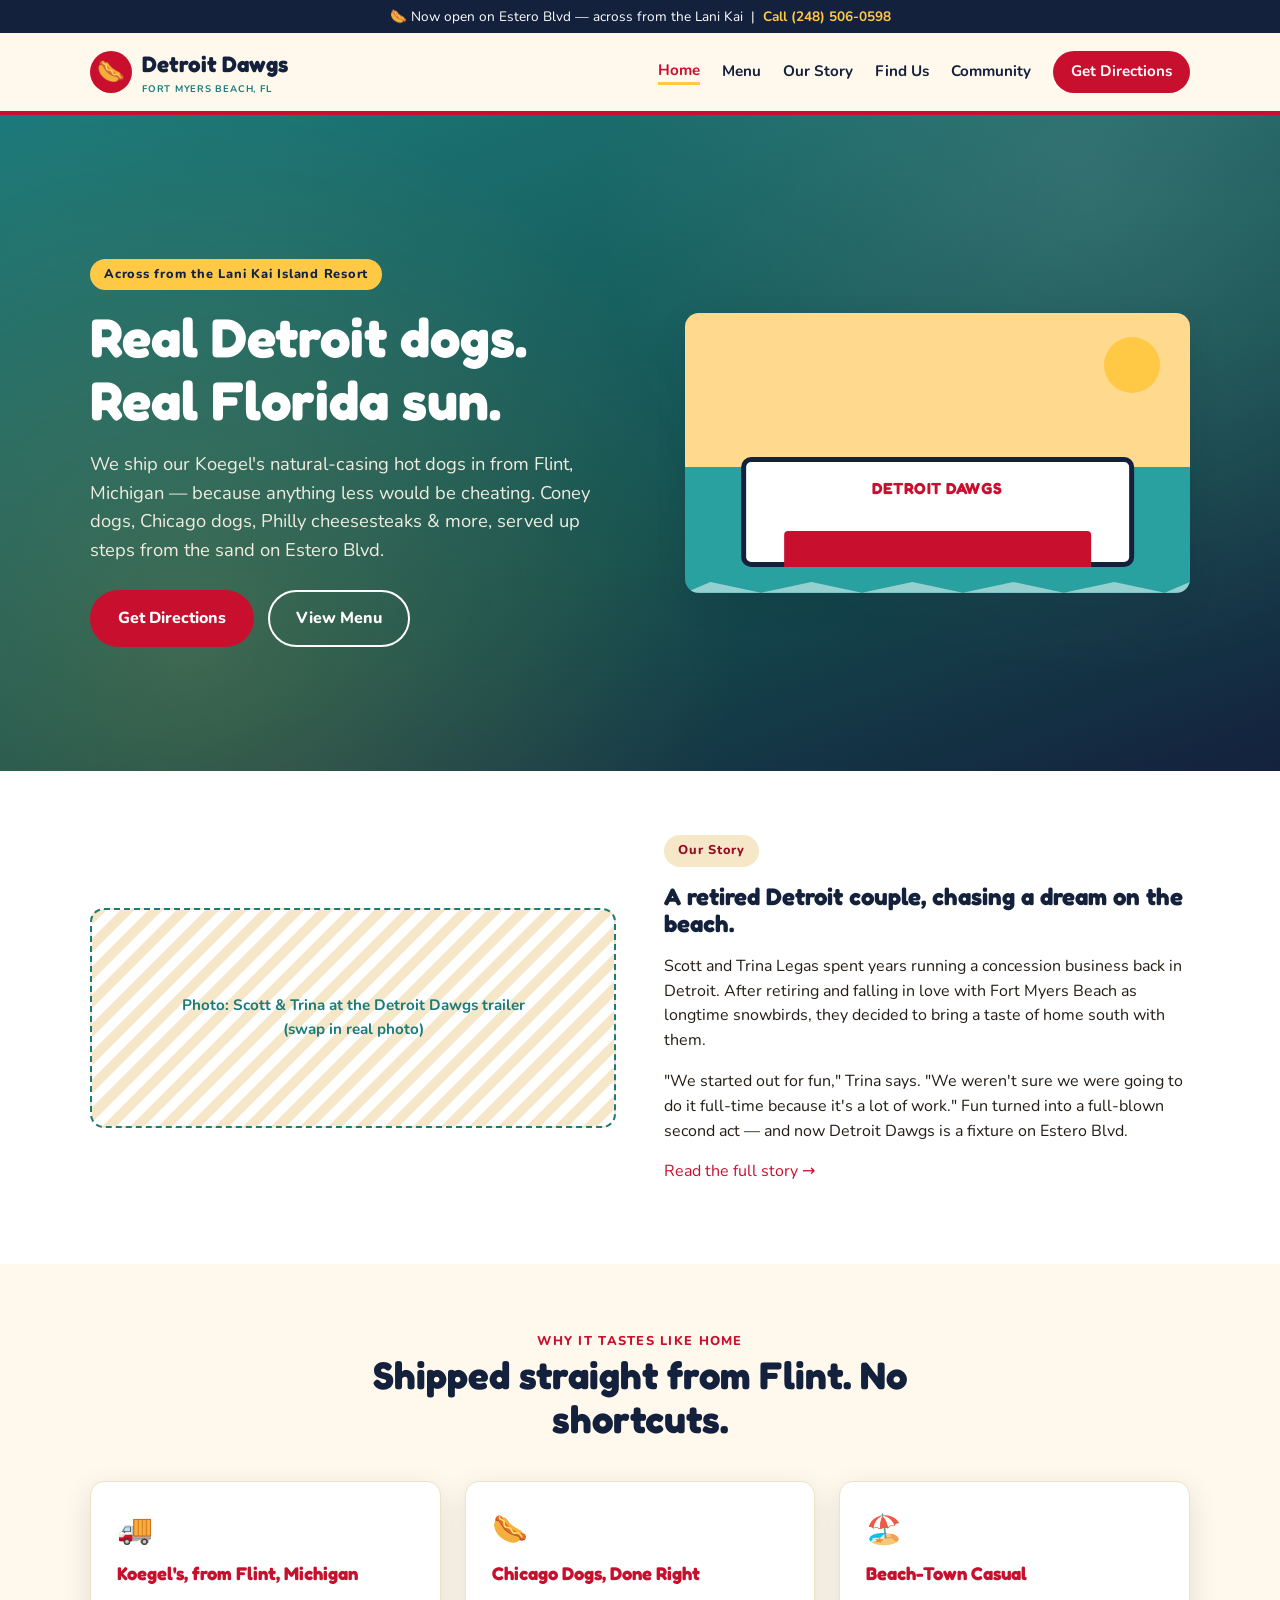
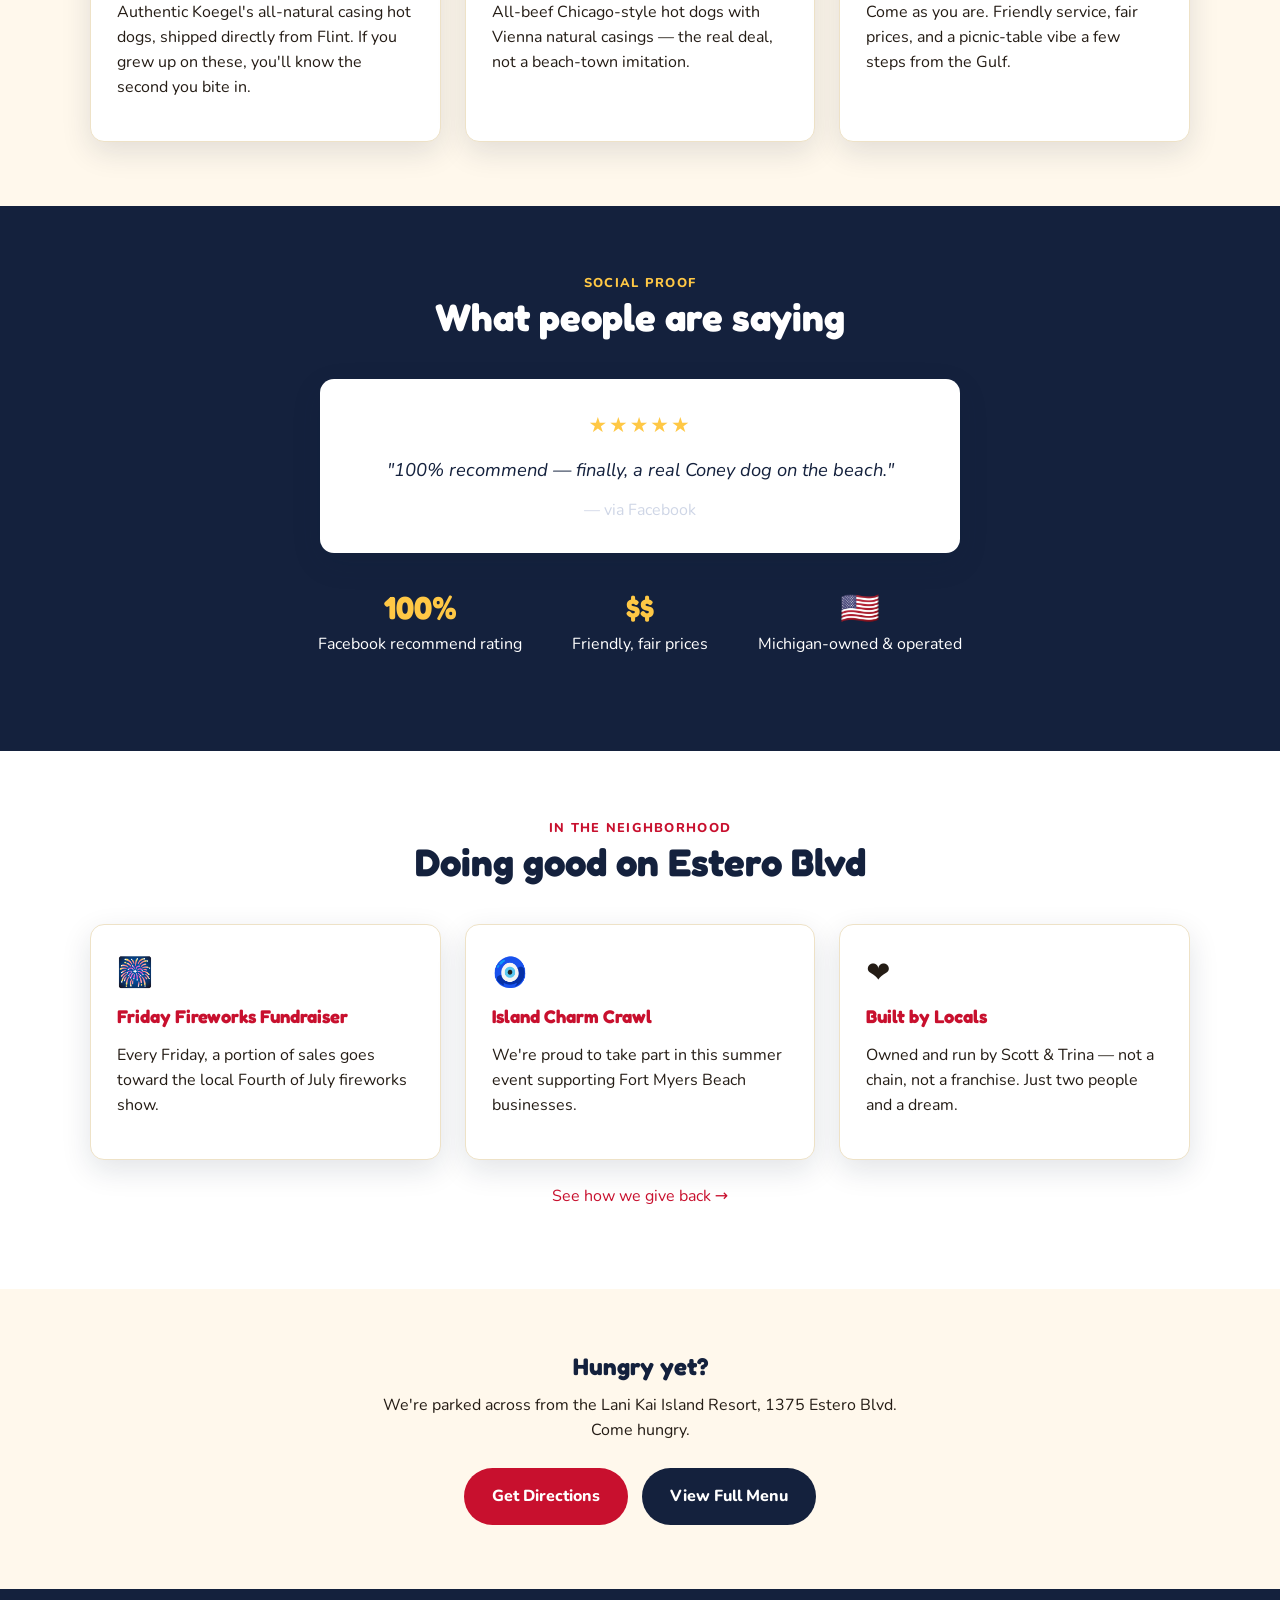
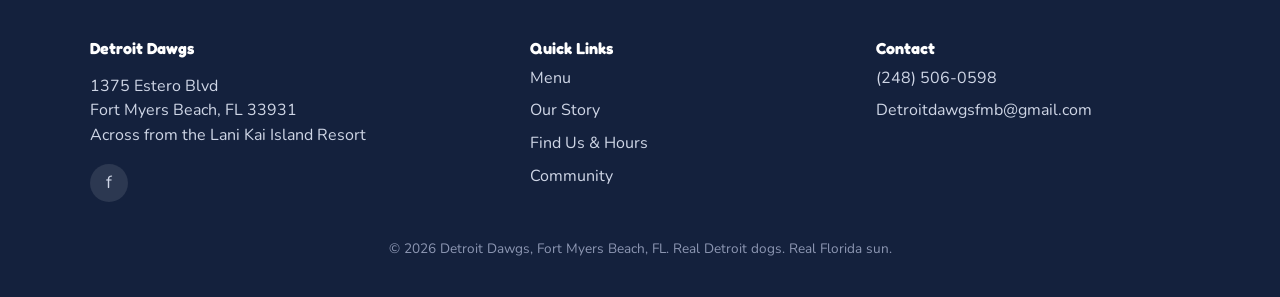
==== detroit-dawgs/index.html @ 43ea64be "Add Detroit Dawgs website (5 pages, mobile-first, SEO + schema) Home, Menu, Our Story, Find Us, and " ====
<!DOCTYPE html>
<html lang="en">
<head>
<meta charset="UTF-8">
<meta name="viewport" content="width=device-width, initial-scale=1.0">
<title>Detroit Dawgs | Coney Dogs &amp; Koegel's Hot Dogs in Fort Myers Beach</title>
<meta name="description" content="Detroit Dawgs serves real Koegel's hot dogs shipped from Flint, Michigan, plus Chicago dogs, Coney dogs &amp; Philly cheesesteaks on Estero Blvd, Fort Myers Beach — across from the Lani Kai Island Resort.">
<meta name="theme-color" content="#c8102e">
<link rel="canonical" href="https://detroitdawgsfmb.com/">
<meta property="og:title" content="Detroit Dawgs — Real Detroit Dogs, Real Florida Sun">
<meta property="og:description" content="Koegel's hot dogs from Flint, Michigan, served on Fort Myers Beach. A little taste of home for Michigan snowbirds.">
<meta property="og:type" content="restaurant.restaurant">
<meta property="og:url" content="https://detroitdawgsfmb.com/">
<link rel="icon" href="data:image/svg+xml,%3Csvg xmlns='http://www.w3.org/2000/svg' viewBox='0 0 100 100'%3E%3Ctext y='.85em' font-size='84'%3E%F0%9F%8C%AD%3C/text%3E%3C/svg%3E">
<link rel="preconnect" href="https://fonts.googleapis.com">
<link href="https://fonts.googleapis.com/css2?family=Fredoka:wght@500;600;700&family=Nunito:wght@400;600;700;800&display=swap" rel="stylesheet">
<link rel="stylesheet" href="styles.css">
<script type="application/ld+json">
{
  "@context": "https://schema.org",
  "@type": "FoodEstablishment",
  "name": "Detroit Dawgs",
  "image": "https://detroitdawgsfmb.com/assets/og-image.jpg",
  "servesCuisine": ["American", "Hot Dogs", "Coney Dogs", "Cheesesteaks"],
  "telephone": "+12485060598",
  "email": "Detroitdawgsfmb@gmail.com",
  "priceRange": "$$",
  "address": {
    "@type": "PostalAddress",
    "streetAddress": "1375 Estero Blvd",
    "addressLocality": "Fort Myers Beach",
    "addressRegion": "FL",
    "postalCode": "33931",
    "addressCountry": "US"
  },
  "sameAs": [
    "https://www.facebook.com/profile.php?id=detroitdawgs"
  ],
  "acceptsReservations": "False"
}
</script>
</head>
<body>
<a class="skip-link" href="#main">Skip to content</a>
<div class="top-banner">🌭 Now open on Estero Blvd — across from the Lani Kai &nbsp;|&nbsp; <a href="tel:+12485060598">Call (248) 506-0598</a></div>

<header class="site-header">
  <div class="header-inner">
    <a class="brand" href="index.html">
      <span class="logo-mark">🌭</span>
      <span>Detroit Dawgs<small>FORT MYERS BEACH, FL</small></span>
    </a>
    <button class="nav-toggle" aria-label="Toggle menu" aria-expanded="false">☰</button>
    <nav class="main-nav">
      <a href="index.html" class="current">Home</a>
      <a href="menu.html">Menu</a>
      <a href="our-story.html">Our Story</a>
      <a href="find-us.html">Find Us</a>
      <a href="community.html">Community</a>
      <a class="nav-cta" href="find-us.html#directions">Get Directions</a>
    </nav>
  </div>
</header>

<main id="main">

  <section class="hero">
    <div class="hero-inner">
      <div>
        <span class="hero-eyebrow">Across from the Lani Kai Island Resort</span>
        <h1>Real Detroit dogs. Real Florida sun.</h1>
        <p class="lead">We ship our Koegel's natural-casing hot dogs in from Flint, Michigan — because anything less would be cheating. Coney dogs, Chicago dogs, Philly cheesesteaks &amp; more, served up steps from the sand on Estero Blvd.</p>
        <div class="hero-actions">
          <a class="btn btn-primary" href="find-us.html#directions">Get Directions</a>
          <a class="btn btn-secondary" href="menu.html">View Menu</a>
        </div>
      </div>
      <div class="hero-art" aria-hidden="true">
        <div class="sun"></div>
        <div class="trailer"></div>
        <div class="wave"></div>
      </div>
    </div>
  </section>

  <section class="section-alt">
    <div class="container">
      <div class="story-grid">
        <div class="photo-placeholder">Photo: Scott &amp; Trina at the Detroit Dawgs trailer<br>(swap in real photo)</div>
        <div>
          <span class="hero-eyebrow" style="background:var(--sand); color:var(--red-dark);">Our Story</span>
          <h2>A retired Detroit couple, chasing a dream on the beach.</h2>
          <p>Scott and Trina Legas spent years running a concession business back in Detroit. After retiring and falling in love with Fort Myers Beach as longtime snowbirds, they decided to bring a taste of home south with them.</p>
          <p>"We started out for fun," Trina says. "We weren't sure we were going to do it full-time because it's a lot of work." Fun turned into a full-blown second act — and now Detroit Dawgs is a fixture on Estero Blvd.</p>
          <p><a href="our-story.html">Read the full story →</a></p>
        </div>
      </div>
    </div>
  </section>

  <section>
    <div class="container">
      <div class="section-head">
        <span class="kicker">Why It Tastes Like Home</span>
        <h2>Shipped straight from Flint. No shortcuts.</h2>
      </div>
      <div class="card-grid">
        <div class="card">
          <span class="icon">🚚</span>
          <h3>Koegel's, from Flint, Michigan</h3>
          <p>Authentic Koegel's all-natural casing hot dogs, shipped directly from Flint. If you grew up on these, you'll know the second you bite in.</p>
        </div>
        <div class="card">
          <span class="icon">🌭</span>
          <h3>Chicago Dogs, Done Right</h3>
          <p>All-beef Chicago-style hot dogs with Vienna natural casings — the real deal, not a beach-town imitation.</p>
        </div>
        <div class="card">
          <span class="icon">🏖️</span>
          <h3>Beach-Town Casual</h3>
          <p>Come as you are. Friendly service, fair prices, and a picnic-table vibe a few steps from the Gulf.</p>
        </div>
      </div>
    </div>
  </section>

  <section class="section-navy">
    <div class="container">
      <div class="section-head">
        <span class="kicker" style="color:var(--yellow);">Social Proof</span>
        <h2>What people are saying</h2>
      </div>
      <div class="testimonial">
        <div class="stars">★★★★★</div>
        <p class="quote">"100% recommend — finally, a real Coney dog on the beach."</p>
        <p style="color:#cfd6e6; margin:0;">— via Facebook</p>
      </div>
      <div class="stat-strip">
        <div class="stat"><strong>100%</strong>Facebook recommend rating</div>
        <div class="stat"><strong>$$</strong>Friendly, fair prices</div>
        <div class="stat"><strong>🇺🇸</strong>Michigan-owned &amp; operated</div>
      </div>
    </div>
  </section>

  <section class="section-alt">
    <div class="container">
      <div class="section-head">
        <span class="kicker">In The Neighborhood</span>
        <h2>Doing good on Estero Blvd</h2>
      </div>
      <div class="card-grid">
        <div class="card">
          <span class="icon">🎆</span>
          <h3>Friday Fireworks Fundraiser</h3>
          <p>Every Friday, a portion of sales goes toward the local Fourth of July fireworks show.</p>
        </div>
        <div class="card">
          <span class="icon">🧿</span>
          <h3>Island Charm Crawl</h3>
          <p>We're proud to take part in this summer event supporting Fort Myers Beach businesses.</p>
        </div>
        <div class="card">
          <span class="icon">❤️</span>
          <h3>Built by Locals</h3>
          <p>Owned and run by Scott &amp; Trina — not a chain, not a franchise. Just two people and a dream.</p>
        </div>
      </div>
      <p style="text-align:center; margin-top:24px;"><a href="community.html">See how we give back →</a></p>
    </div>
  </section>

  <section>
    <div class="container" style="text-align:center;">
      <h2>Hungry yet?</h2>
      <p class="lead" style="margin:0 auto 24px; max-width:520px;">We're parked across from the Lani Kai Island Resort, 1375 Estero Blvd. Come hungry.</p>
      <div class="hero-actions" style="justify-content:center;">
        <a class="btn btn-primary" href="find-us.html#directions">Get Directions</a>
        <a class="btn btn-dark" href="menu.html">View Full Menu</a>
      </div>
    </div>
  </section>

</main>

<footer class="site-footer" id="contact">
  <div class="container footer-grid">
    <div>
      <h4>Detroit Dawgs</h4>
      <p>1375 Estero Blvd<br>Fort Myers Beach, FL 33931<br>Across from the Lani Kai Island Resort</p>
      <div class="social-row">
        <a href="https://www.facebook.com" aria-label="Facebook" target="_blank" rel="noopener">f</a>
      </div>
    </div>
    <div>
      <h4>Quick Links</h4>
      <ul>
        <li><a href="menu.html">Menu</a></li>
        <li><a href="our-story.html">Our Story</a></li>
        <li><a href="find-us.html">Find Us &amp; Hours</a></li>
        <li><a href="community.html">Community</a></li>
      </ul>
    </div>
    <div>
      <h4>Contact</h4>
      <ul>
        <li><a href="tel:+12485060598">(248) 506-0598</a></li>
        <li><a href="mailto:Detroitdawgsfmb@gmail.com">Detroitdawgsfmb@gmail.com</a></li>
      </ul>
    </div>
  </div>
  <p class="footer-bottom">© <span id="year"></span> Detroit Dawgs, Fort Myers Beach, FL. Real Detroit dogs. Real Florida sun.</p>
</footer>

<script src="script.js"></script>
</body>
</html>
---- detroit-dawgs/styles.css ----
/* Detroit Dawgs — shared styles */

:root {
  --red: #c8102e;
  --red-dark: #960c22;
  --yellow: #ffc845;
  --navy: #14213d;
  --cream: #fff8ec;
  --sand: #f6e7c9;
  --teal: #1d7a7a;
  --ink: #241c15;
  --max-width: 1140px;
  --radius: 14px;
  --shadow: 0 10px 30px rgba(20, 33, 61, 0.12);
}

* { box-sizing: border-box; }

html { scroll-behavior: smooth; }

body {
  margin: 0;
  font-family: "Nunito", system-ui, -apple-system, Segoe UI, Roboto, sans-serif;
  background: var(--cream);
  color: var(--ink);
  line-height: 1.55;
}

h1, h2, h3, h4 {
  font-family: "Fredoka", "Nunito", sans-serif;
  margin: 0 0 0.5em;
  line-height: 1.15;
  color: var(--navy);
}

a { color: var(--red); text-decoration: none; }
a:hover { text-decoration: underline; }

img { max-width: 100%; display: block; }

.container {
  max-width: var(--max-width);
  margin: 0 auto;
  padding: 0 20px;
}

/* Skip link */
.skip-link {
  position: absolute;
  left: -999px;
  top: 0;
  background: var(--navy);
  color: #fff;
  padding: 10px 16px;
  z-index: 1000;
}
.skip-link:focus { left: 10px; top: 10px; }

/* Top banner */
.top-banner {
  background: var(--navy);
  color: #fff;
  font-size: 0.85rem;
  text-align: center;
  padding: 6px 12px;
}
.top-banner a { color: var(--yellow); font-weight: 700; }

/* Header */
.site-header {
  background: var(--cream);
  border-bottom: 4px solid var(--red);
  position: sticky;
  top: 0;
  z-index: 100;
}
.header-inner {
  display: flex;
  align-items: center;
  justify-content: space-between;
  padding: 14px 20px;
  max-width: var(--max-width);
  margin: 0 auto;
}
.brand {
  display: flex;
  align-items: center;
  gap: 10px;
  font-family: "Fredoka", sans-serif;
  font-weight: 700;
  font-size: 1.4rem;
  color: var(--navy);
}
.brand .logo-mark {
  width: 42px;
  height: 42px;
  border-radius: 50%;
  background: var(--red);
  color: #fff;
  display: flex;
  align-items: center;
  justify-content: center;
  font-size: 1.4rem;
}
.brand small {
  display: block;
  font-family: "Nunito", sans-serif;
  font-weight: 700;
  font-size: 0.6rem;
  letter-spacing: 0.08em;
  color: var(--teal);
}

nav.main-nav {
  display: flex;
  gap: 22px;
  align-items: center;
}
nav.main-nav a {
  color: var(--navy);
  font-weight: 700;
  font-size: 0.95rem;
}
nav.main-nav a.current { color: var(--red); border-bottom: 3px solid var(--yellow); }

.nav-cta {
  background: var(--red);
  color: #fff !important;
  padding: 9px 18px;
  border-radius: 999px;
  font-weight: 800;
}
.nav-cta:hover { background: var(--red-dark); text-decoration: none; }

.nav-toggle {
  display: none;
  background: none;
  border: 2px solid var(--navy);
  border-radius: 8px;
  padding: 8px 10px;
  font-size: 1.2rem;
  cursor: pointer;
}

@media (max-width: 760px) {
  nav.main-nav {
    display: none;
    flex-direction: column;
    align-items: flex-start;
    gap: 16px;
    position: absolute;
    top: 100%;
    left: 0;
    right: 0;
    background: var(--cream);
    padding: 20px;
    border-bottom: 4px solid var(--red);
    box-shadow: var(--shadow);
  }
  nav.main-nav.open { display: flex; }
  .nav-toggle { display: inline-block; }
}

/* Hero */
.hero {
  position: relative;
  background: linear-gradient(160deg, var(--teal) 0%, #134f4f 60%, var(--navy) 100%);
  color: #fff;
  overflow: hidden;
}
.hero::before {
  content: "";
  position: absolute;
  inset: 0;
  background:
    radial-gradient(circle at 15% 80%, rgba(255,200,69,0.18), transparent 45%),
    radial-gradient(circle at 85% 10%, rgba(255,255,255,0.12), transparent 40%);
}
.hero-inner {
  position: relative;
  max-width: var(--max-width);
  margin: 0 auto;
  padding: 80px 20px 60px;
  display: grid;
  grid-template-columns: 1.1fr 1fr;
  gap: 40px;
  align-items: center;
}
@media (max-width: 820px) {
  .hero-inner { grid-template-columns: 1fr; padding: 50px 20px 40px; text-align: center; }
}
.hero-eyebrow {
  display: inline-block;
  background: var(--yellow);
  color: var(--navy);
  font-weight: 800;
  font-size: 0.8rem;
  letter-spacing: 0.06em;
  padding: 6px 14px;
  border-radius: 999px;
  margin-bottom: 16px;
}
.hero h1 {
  color: #fff;
  font-size: clamp(2.2rem, 5vw, 3.4rem);
  margin-bottom: 14px;
}
.hero p.lead {
  font-size: 1.15rem;
  color: #f1ece0;
  max-width: 520px;
}
@media (max-width: 820px) { .hero p.lead { margin: 0 auto; } }

.hero-actions {
  display: flex;
  gap: 14px;
  margin-top: 26px;
  flex-wrap: wrap;
}
@media (max-width: 820px) { .hero-actions { justify-content: center; } }

.btn {
  display: inline-block;
  padding: 14px 26px;
  border-radius: 999px;
  font-weight: 800;
  font-size: 1rem;
  border: 2px solid transparent;
  cursor: pointer;
}
.btn-primary { background: var(--red); color: #fff; }
.btn-primary:hover { background: var(--red-dark); text-decoration: none; }
.btn-secondary { background: transparent; color: #fff; border-color: #fff; }
.btn-secondary:hover { background: rgba(255,255,255,0.15); text-decoration: none; }
.btn-dark { background: var(--navy); color: #fff; }
.btn-dark:hover { background: #0d1830; text-decoration: none; }

/* Hero art (trailer scene, no stock photo, illustrated with CSS) */
.hero-art {
  position: relative;
  height: 280px;
  background: linear-gradient(to bottom, #ffd98e 0%, #ffd98e 55%, #2aa1a1 55%, #2aa1a1 100%);
  border-radius: var(--radius);
  overflow: hidden;
  box-shadow: var(--shadow);
}
.hero-art .sun {
  position: absolute;
  top: 24px;
  right: 30px;
  width: 56px;
  height: 56px;
  border-radius: 50%;
  background: var(--yellow);
}
.hero-art .trailer {
  position: absolute;
  bottom: 26px;
  left: 50%;
  transform: translateX(-50%);
  width: 78%;
  height: 110px;
  background: #fff;
  border-radius: 10px;
  border: 5px solid var(--navy);
}
.hero-art .trailer::before {
  content: "DETROIT DAWGS";
  position: absolute;
  top: 14px;
  left: 0; right: 0;
  text-align: center;
  font-family: "Fredoka", sans-serif;
  font-weight: 700;
  color: var(--red);
  font-size: 1rem;
  letter-spacing: 0.03em;
}
.hero-art .trailer::after {
  content: "";
  position: absolute;
  bottom: -5px;
  left: 10%;
  width: 80%;
  height: 36px;
  background: var(--red);
  border-radius: 4px 4px 0 0;
}
.hero-art .wave {
  position: absolute;
  bottom: 0; left: 0; right: 0;
  height: 18px;
  background: #fff;
  opacity: 0.5;
  clip-path: polygon(0 100%, 5% 40%, 15% 100%, 25% 40%, 35% 100%, 45% 40%, 55% 100%, 65% 40%, 75% 100%, 85% 40%, 95% 100%, 100% 40%, 100% 100%);
}

/* Photo placeholder blocks (swap with real photos) */
.photo-placeholder {
  background: repeating-linear-gradient(135deg, var(--sand), var(--sand) 10px, #fff 10px, #fff 20px);
  border: 2px dashed var(--teal);
  border-radius: var(--radius);
  display: flex;
  align-items: center;
  justify-content: center;
  text-align: center;
  color: var(--teal);
  font-weight: 700;
  font-size: 0.95rem;
  min-height: 220px;
  padding: 16px;
}

/* Sections */
section { padding: 64px 0; }
.section-alt { background: #fff; }
.section-navy { background: var(--navy); color: #fff; }
.section-navy h2 { color: #fff; }

.section-head {
  text-align: center;
  max-width: 680px;
  margin: 0 auto 40px;
}
.section-head .kicker {
  text-transform: uppercase;
  letter-spacing: 0.1em;
  font-size: 0.8rem;
  font-weight: 800;
  color: var(--red);
}
.section-head h2 { font-size: clamp(1.8rem, 3.5vw, 2.4rem); }

/* Story block */
.story-grid {
  display: grid;
  grid-template-columns: 1fr 1fr;
  gap: 48px;
  align-items: center;
}
@media (max-width: 760px) { .story-grid { grid-template-columns: 1fr; } }

/* Cards */
.card-grid {
  display: grid;
  grid-template-columns: repeat(3, 1fr);
  gap: 24px;
}
@media (max-width: 900px) { .card-grid { grid-template-columns: 1fr 1fr; } }
@media (max-width: 600px) { .card-grid { grid-template-columns: 1fr; } }

.card {
  background: #fff;
  border-radius: var(--radius);
  box-shadow: var(--shadow);
  padding: 26px;
  border: 1px solid #eee2c7;
}
.card h3 { font-size: 1.15rem; color: var(--red); }
.card .icon { font-size: 1.8rem; margin-bottom: 10px; display: block; }

/* Stat strip */
.stat-strip {
  display: flex;
  justify-content: center;
  gap: 50px;
  flex-wrap: wrap;
  text-align: center;
  padding: 30px 0;
}
.stat-strip .stat strong {
  display: block;
  font-family: "Fredoka", sans-serif;
  font-size: 2rem;
  color: var(--yellow);
}

/* Menu page */
.menu-section { margin-bottom: 48px; }
.menu-section h2 {
  border-bottom: 3px solid var(--yellow);
  padding-bottom: 8px;
  display: inline-block;
}
.menu-item {
  display: flex;
  justify-content: space-between;
  gap: 16px;
  padding: 16px 0;
  border-bottom: 1px solid #eee2c7;
}
.menu-item:last-child { border-bottom: none; }
.menu-item h4 { margin: 0 0 4px; font-size: 1.05rem; color: var(--navy); }
.menu-item p { margin: 0; color: #5a4f3c; font-size: 0.95rem; }
.menu-item .price {
  font-family: "Fredoka", sans-serif;
  font-weight: 700;
  color: var(--red);
  white-space: nowrap;
}
.callout {
  background: var(--sand);
  border-left: 6px solid var(--red);
  border-radius: 10px;
  padding: 20px 24px;
  margin: 30px 0;
}
.callout strong { color: var(--red-dark); }

/* Find us */
.map-embed {
  border-radius: var(--radius);
  overflow: hidden;
  box-shadow: var(--shadow);
  border: 0;
  width: 100%;
  height: 420px;
}
.info-list {
  list-style: none;
  margin: 0;
  padding: 0;
}
.info-list li {
  display: flex;
  gap: 12px;
  padding: 14px 0;
  border-bottom: 1px solid #eee2c7;
}
.info-list li:last-child { border-bottom: none; }
.info-list .label-icon { font-size: 1.3rem; }
.info-list strong { display: block; color: var(--navy); }

table.hours { width: 100%; border-collapse: collapse; }
table.hours td { padding: 8px 0; border-bottom: 1px solid #eee2c7; }
table.hours td:last-child { text-align: right; font-weight: 700; color: var(--navy); }

/* Community page */
.community-card {
  background: #fff;
  border-radius: var(--radius);
  box-shadow: var(--shadow);
  padding: 28px;
  margin-bottom: 24px;
  border-top: 6px solid var(--yellow);
}
.community-card h3 { display: flex; align-items: center; gap: 10px; }

/* Testimonial */
.testimonial {
  background: #fff;
  border-radius: var(--radius);
  box-shadow: var(--shadow);
  padding: 30px;
  max-width: 640px;
  margin: 0 auto;
  text-align: center;
}
.testimonial .stars { color: var(--yellow); font-size: 1.3rem; letter-spacing: 2px; }
.testimonial p.quote { font-size: 1.15rem; font-style: italic; color: var(--navy); margin: 14px 0; }

/* Facebook embed wrapper */
.fb-embed-wrap {
  display: flex;
  justify-content: center;
}

/* Footer */
footer.site-footer {
  background: var(--navy);
  color: #cfd6e6;
  padding: 50px 0 24px;
}
.footer-grid {
  display: grid;
  grid-template-columns: 1.3fr 1fr 1fr;
  gap: 32px;
}
@media (max-width: 700px) { .footer-grid { grid-template-columns: 1fr; } }
.footer-grid h4 { color: #fff; font-size: 1rem; }
.footer-grid a { color: #cfd6e6; }
.footer-grid ul { list-style: none; padding: 0; margin: 0; }
.footer-grid li { margin-bottom: 8px; }
.footer-bottom {
  text-align: center;
  margin-top: 36px;
  font-size: 0.85rem;
  color: #8d97b3;
}
.social-row { display: flex; gap: 12px; margin-top: 10px; }
.social-row a {
  width: 38px; height: 38px;
  border-radius: 50%;
  background: rgba(255,255,255,0.1);
  display: flex; align-items: center; justify-content: center;
  font-size: 1.1rem;
}

/* Gallery */
.gallery-grid {
  display: grid;
  grid-template-columns: repeat(4, 1fr);
  gap: 16px;
}
@media (max-width: 760px) { .gallery-grid { grid-template-columns: repeat(2, 1fr); } }
.gallery-grid .photo-placeholder { min-height: 150px; aspect-ratio: 1/1; }
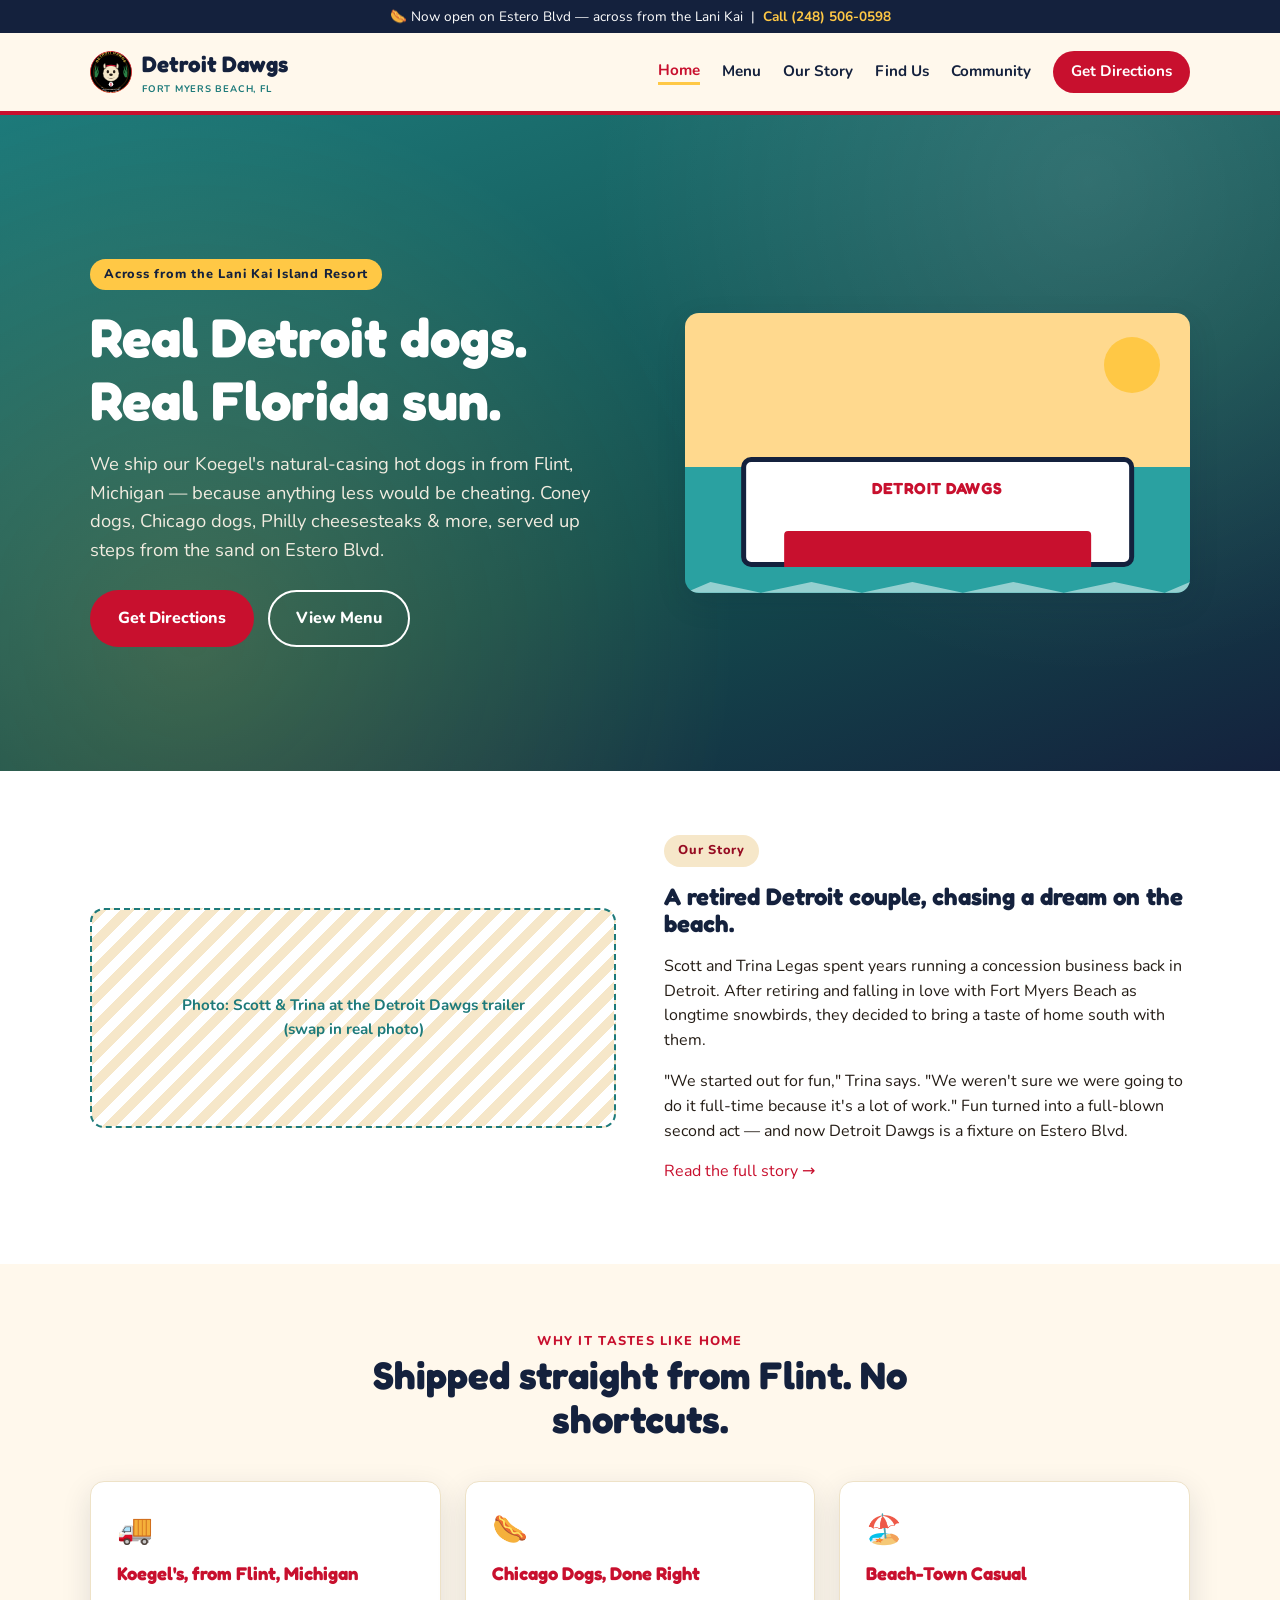
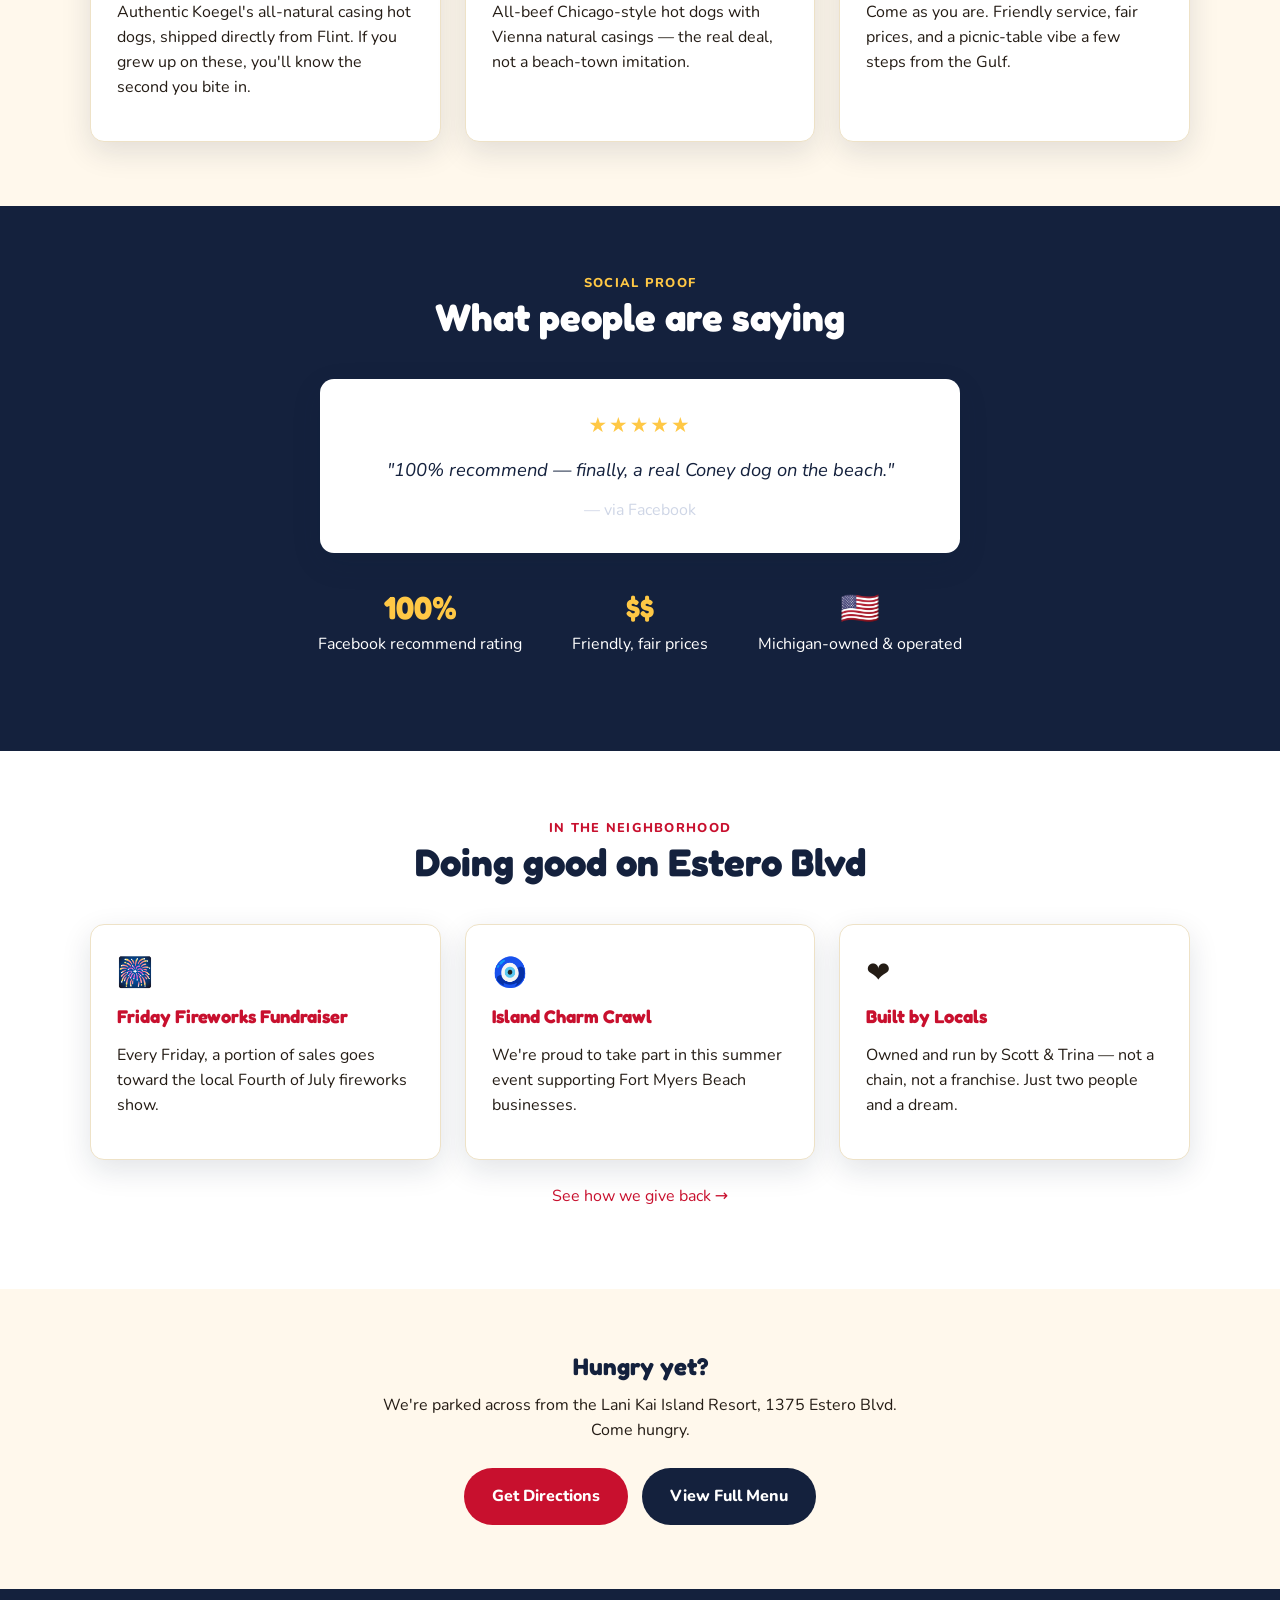
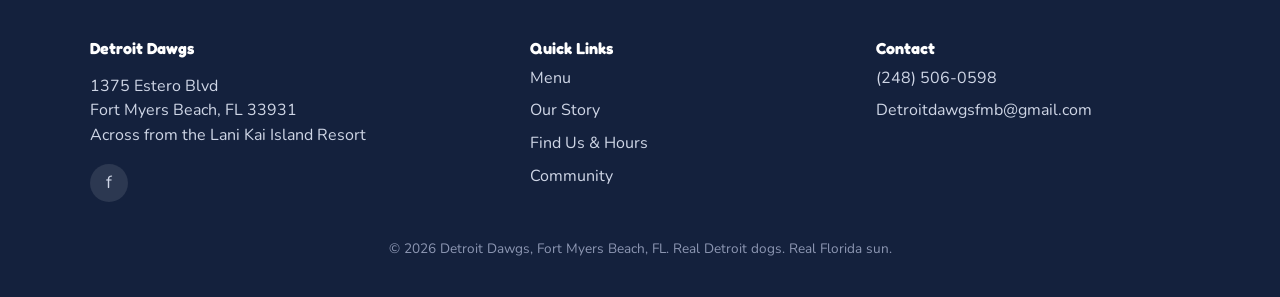
==== commit 3a98b5e5: "Add Detroit Dawgs badge logo (SVG) and use it as favicon/header mark" ====
--- a/detroit-dawgs/index.html
+++ b/detroit-dawgs/index.html
@@ -11,7 +11,7 @@
 <meta property="og:description" content="Koegel's hot dogs from Flint, Michigan, served on Fort Myers Beach. A little taste of home for Michigan snowbirds.">
 <meta property="og:type" content="restaurant.restaurant">
 <meta property="og:url" content="https://detroitdawgsfmb.com/">
-<link rel="icon" href="data:image/svg+xml,%3Csvg xmlns='http://www.w3.org/2000/svg' viewBox='0 0 100 100'%3E%3Ctext y='.85em' font-size='84'%3E%F0%9F%8C%AD%3C/text%3E%3C/svg%3E">
+<link rel="icon" type="image/svg+xml" href="assets/logo.svg">
 <link rel="preconnect" href="https://fonts.googleapis.com">
 <link href="https://fonts.googleapis.com/css2?family=Fredoka:wght@500;600;700&family=Nunito:wght@400;600;700;800&display=swap" rel="stylesheet">
 <link rel="stylesheet" href="styles.css">
@@ -34,7 +34,7 @@
     "addressCountry": "US"
   },
   "sameAs": [
-    "https://www.facebook.com/profile.php?id=detroitdawgs"
+    "https://www.facebook.com/DetroitDawgs"
   ],
   "acceptsReservations": "False"
 }
@@ -47,7 +47,7 @@
 <header class="site-header">
   <div class="header-inner">
     <a class="brand" href="index.html">
-      <span class="logo-mark">🌭</span>
+      <img class="logo-mark" src="assets/logo.svg" alt="Detroit Dawgs logo" width="42" height="42">
       <span>Detroit Dawgs<small>FORT MYERS BEACH, FL</small></span>
     </a>
     <button class="nav-toggle" aria-label="Toggle menu" aria-expanded="false">☰</button>
@@ -189,7 +189,7 @@
       <h4>Detroit Dawgs</h4>
       <p>1375 Estero Blvd<br>Fort Myers Beach, FL 33931<br>Across from the Lani Kai Island Resort</p>
       <div class="social-row">
-        <a href="https://www.facebook.com" aria-label="Facebook" target="_blank" rel="noopener">f</a>
+        <a href="https://www.facebook.com/DetroitDawgs" aria-label="Facebook" target="_blank" rel="noopener">f</a>
       </div>
     </div>
     <div>
--- a/detroit-dawgs/styles.css
+++ b/detroit-dawgs/styles.css
@@ -95,8 +95,7 @@
   width: 42px;
   height: 42px;
   border-radius: 50%;
-  background: var(--red);
-  color: #fff;
+  flex-shrink: 0;
   display: flex;
   align-items: center;
   justify-content: center;
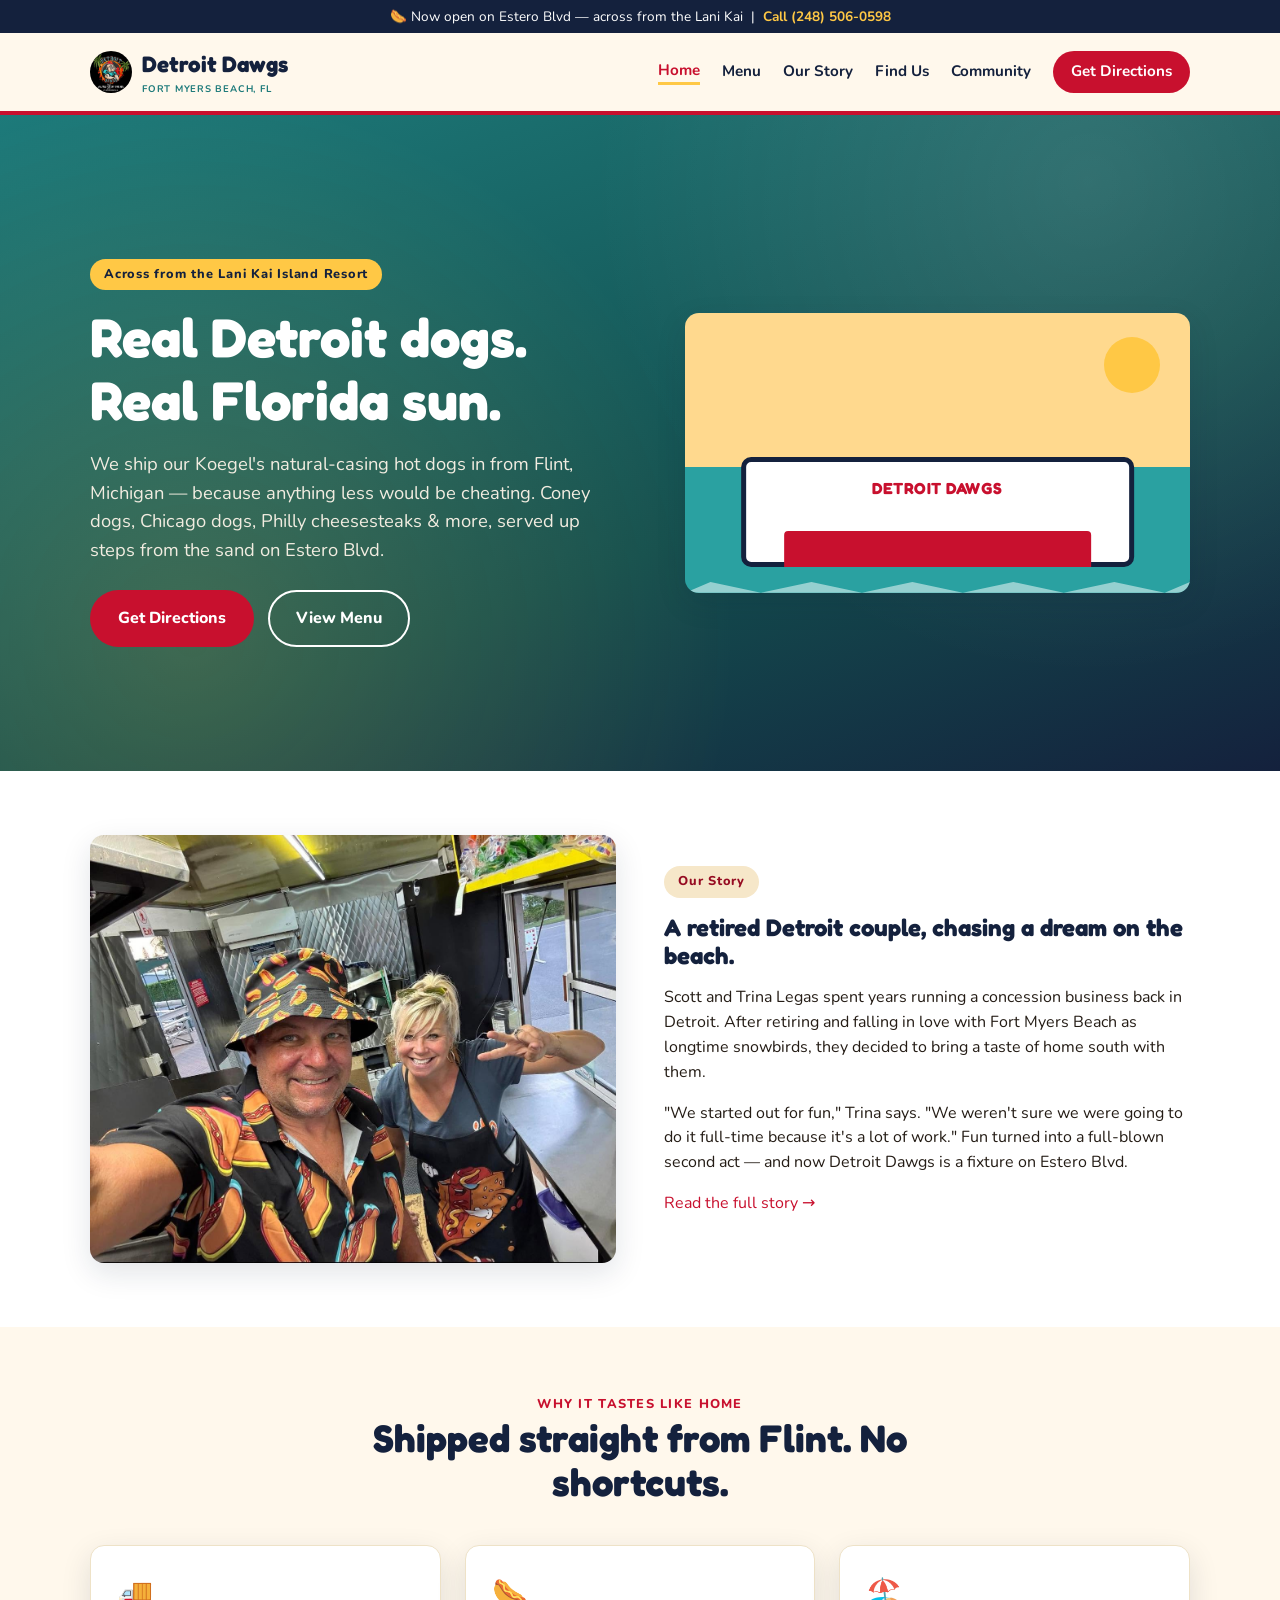
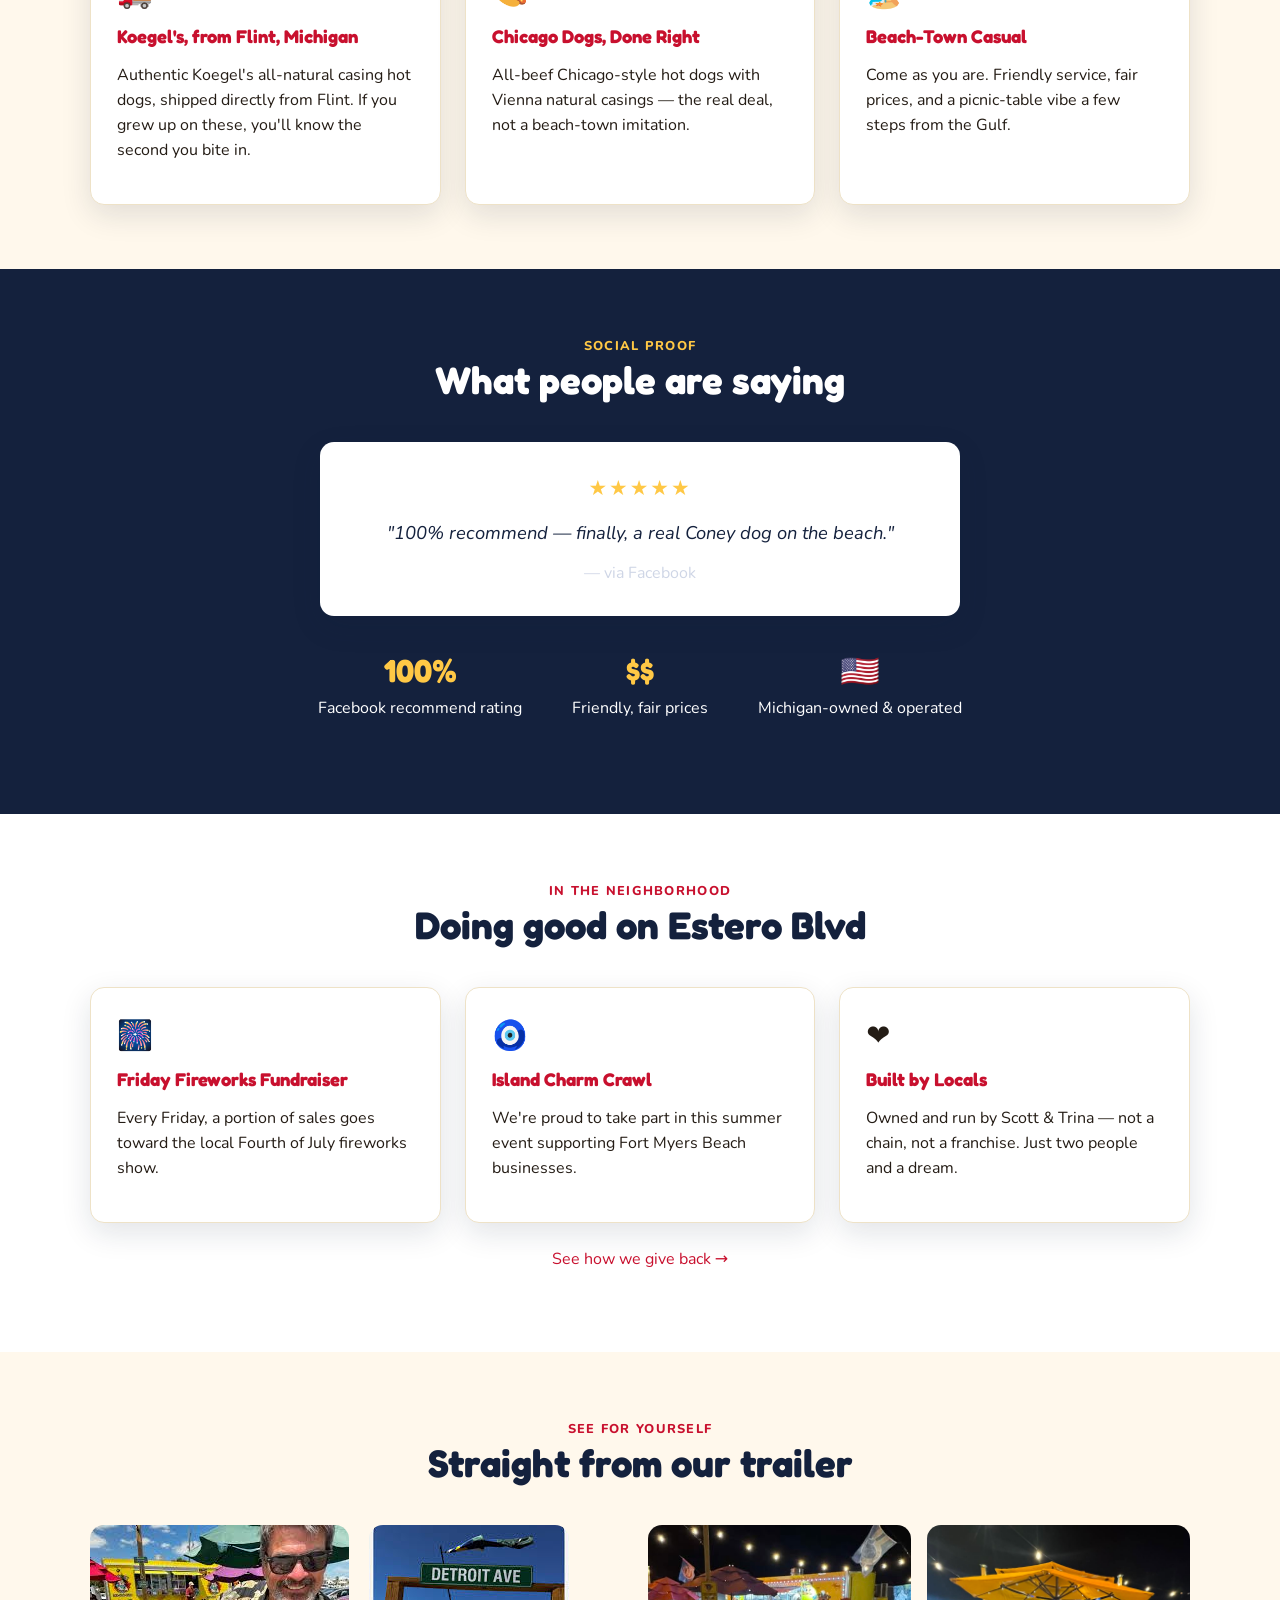
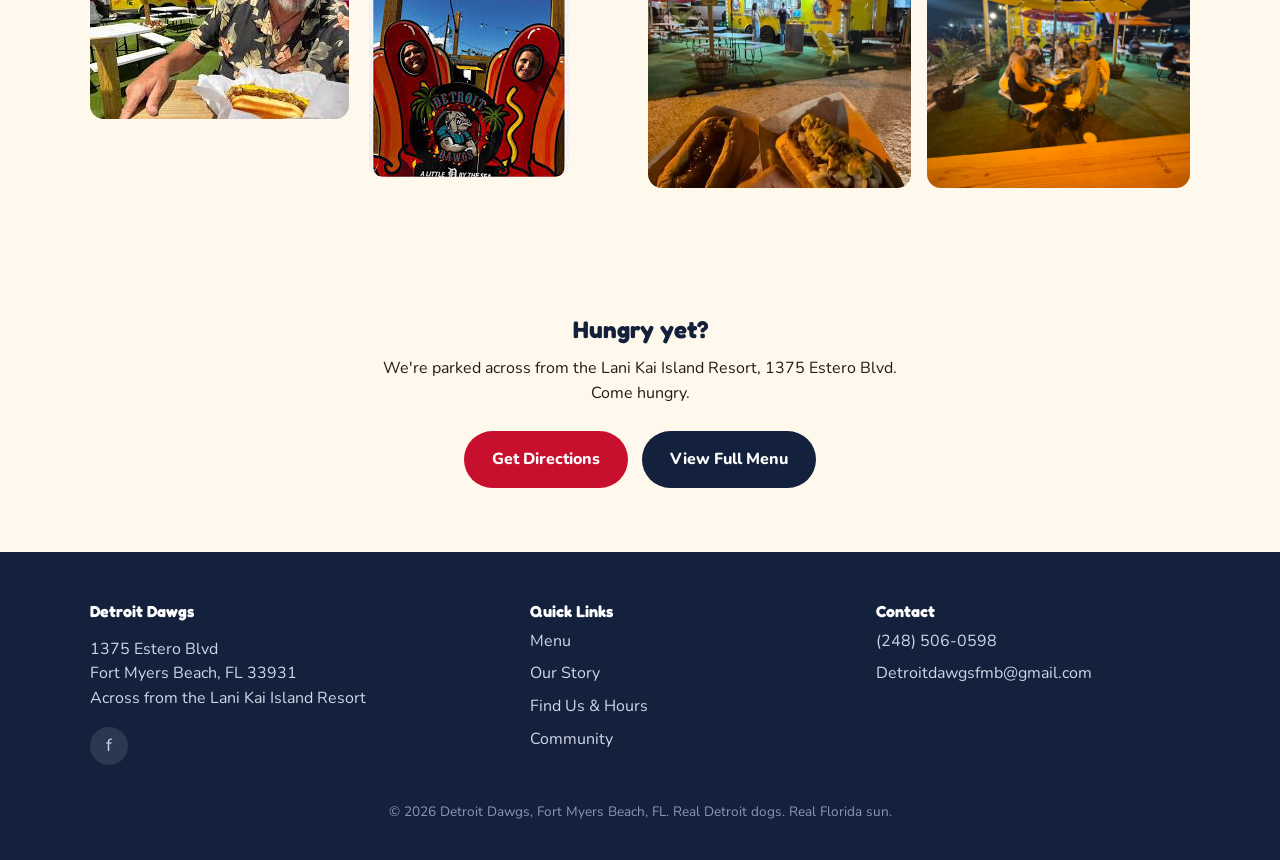
==== commit c952a3a9: "Replace placeholder logo and photos with real Detroit Dawgs assets Real logo (bulldog badge) now use" ====
--- a/detroit-dawgs/index.html
+++ b/detroit-dawgs/index.html
@@ -11,7 +11,8 @@
 <meta property="og:description" content="Koegel's hot dogs from Flint, Michigan, served on Fort Myers Beach. A little taste of home for Michigan snowbirds.">
 <meta property="og:type" content="restaurant.restaurant">
 <meta property="og:url" content="https://detroitdawgsfmb.com/">
-<link rel="icon" type="image/svg+xml" href="assets/logo.svg">
+<meta property="og:image" content="https://detroitdawgsfmb.com/assets/photo-3.jpg">
+<link rel="icon" href="assets/logo.jpeg">
 <link rel="preconnect" href="https://fonts.googleapis.com">
 <link href="https://fonts.googleapis.com/css2?family=Fredoka:wght@500;600;700&family=Nunito:wght@400;600;700;800&display=swap" rel="stylesheet">
 <link rel="stylesheet" href="styles.css">
@@ -20,7 +21,7 @@
   "@context": "https://schema.org",
   "@type": "FoodEstablishment",
   "name": "Detroit Dawgs",
-  "image": "https://detroitdawgsfmb.com/assets/og-image.jpg",
+  "image": "https://detroitdawgsfmb.com/assets/photo-3.jpg",
   "servesCuisine": ["American", "Hot Dogs", "Coney Dogs", "Cheesesteaks"],
   "telephone": "+12485060598",
   "email": "Detroitdawgsfmb@gmail.com",
@@ -34,7 +35,7 @@
     "addressCountry": "US"
   },
   "sameAs": [
-    "https://www.facebook.com/DetroitDawgs"
+    "https://www.facebook.com/p/Detroit-Dawgs-61573770268589/"
   ],
   "acceptsReservations": "False"
 }
@@ -47,7 +48,7 @@
 <header class="site-header">
   <div class="header-inner">
     <a class="brand" href="index.html">
-      <img class="logo-mark" src="assets/logo.svg" alt="Detroit Dawgs logo" width="42" height="42">
+      <img class="logo-mark" src="assets/logo.jpeg" alt="Detroit Dawgs logo" width="42" height="42">
       <span>Detroit Dawgs<small>FORT MYERS BEACH, FL</small></span>
     </a>
     <button class="nav-toggle" aria-label="Toggle menu" aria-expanded="false">☰</button>
@@ -86,7 +87,7 @@
   <section class="section-alt">
     <div class="container">
       <div class="story-grid">
-        <div class="photo-placeholder">Photo: Scott &amp; Trina at the Detroit Dawgs trailer<br>(swap in real photo)</div>
+        <img src="assets/photo-4.jpg" alt="Scott and Trina Legas inside the Detroit Dawgs trailer" style="border-radius:var(--radius); box-shadow:var(--shadow); width:100%; height:100%; object-fit:cover;">
         <div>
           <span class="hero-eyebrow" style="background:var(--sand); color:var(--red-dark);">Our Story</span>
           <h2>A retired Detroit couple, chasing a dream on the beach.</h2>
@@ -167,6 +168,21 @@
         </div>
       </div>
       <p style="text-align:center; margin-top:24px;"><a href="community.html">See how we give back →</a></p>
+    </div>
+  </section>
+
+  <section>
+    <div class="container">
+      <div class="section-head">
+        <span class="kicker">See For Yourself</span>
+        <h2>Straight from our trailer</h2>
+      </div>
+      <div class="gallery-grid">
+        <img src="assets/photo-1.jpeg" alt="Customer holding a loaded Detroit Dawgs hot dog" loading="lazy" style="border-radius:var(--radius); object-fit:cover; aspect-ratio:1/1;">
+        <img src="assets/photo-2.jpeg" alt="Friends posing under the Detroit Ave sign at Detroit Dawgs" loading="lazy" style="border-radius:var(--radius); object-fit:cover; aspect-ratio:1/1;">
+        <img src="assets/photo-3.jpg" alt="Detroit Dawgs trailer lit up at night with hot dogs in the foreground" loading="lazy" style="border-radius:var(--radius); object-fit:cover; aspect-ratio:1/1;">
+        <img src="assets/photo-5.jpg" alt="Customers enjoying dinner at the picnic tables outside Detroit Dawgs" loading="lazy" style="border-radius:var(--radius); object-fit:cover; aspect-ratio:1/1;">
+      </div>
     </div>
   </section>
 
@@ -189,7 +205,7 @@
       <h4>Detroit Dawgs</h4>
       <p>1375 Estero Blvd<br>Fort Myers Beach, FL 33931<br>Across from the Lani Kai Island Resort</p>
       <div class="social-row">
-        <a href="https://www.facebook.com/DetroitDawgs" aria-label="Facebook" target="_blank" rel="noopener">f</a>
+        <a href="https://www.facebook.com/p/Detroit-Dawgs-61573770268589/" aria-label="Facebook" target="_blank" rel="noopener">f</a>
       </div>
     </div>
     <div>
--- a/detroit-dawgs/styles.css
+++ b/detroit-dawgs/styles.css
@@ -95,6 +95,7 @@
   width: 42px;
   height: 42px;
   border-radius: 50%;
+  object-fit: cover;
   flex-shrink: 0;
   display: flex;
   align-items: center;
